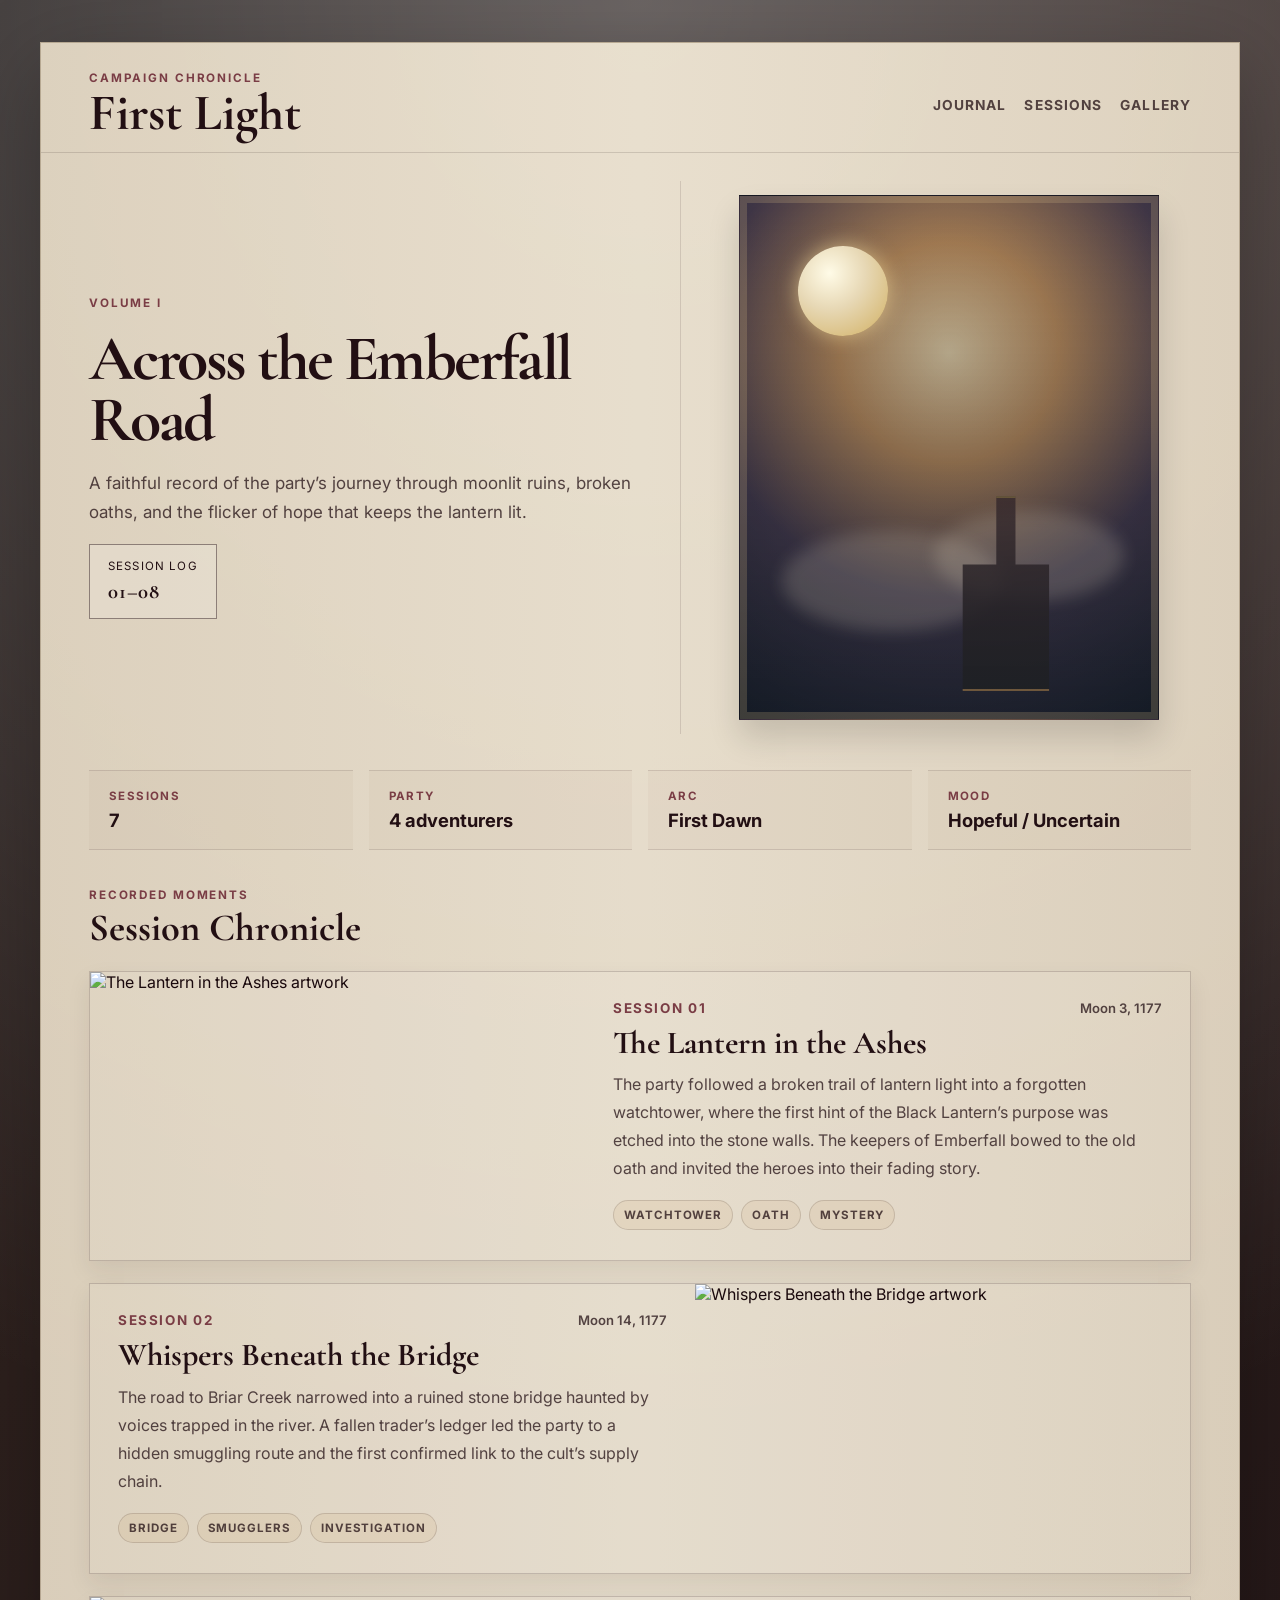
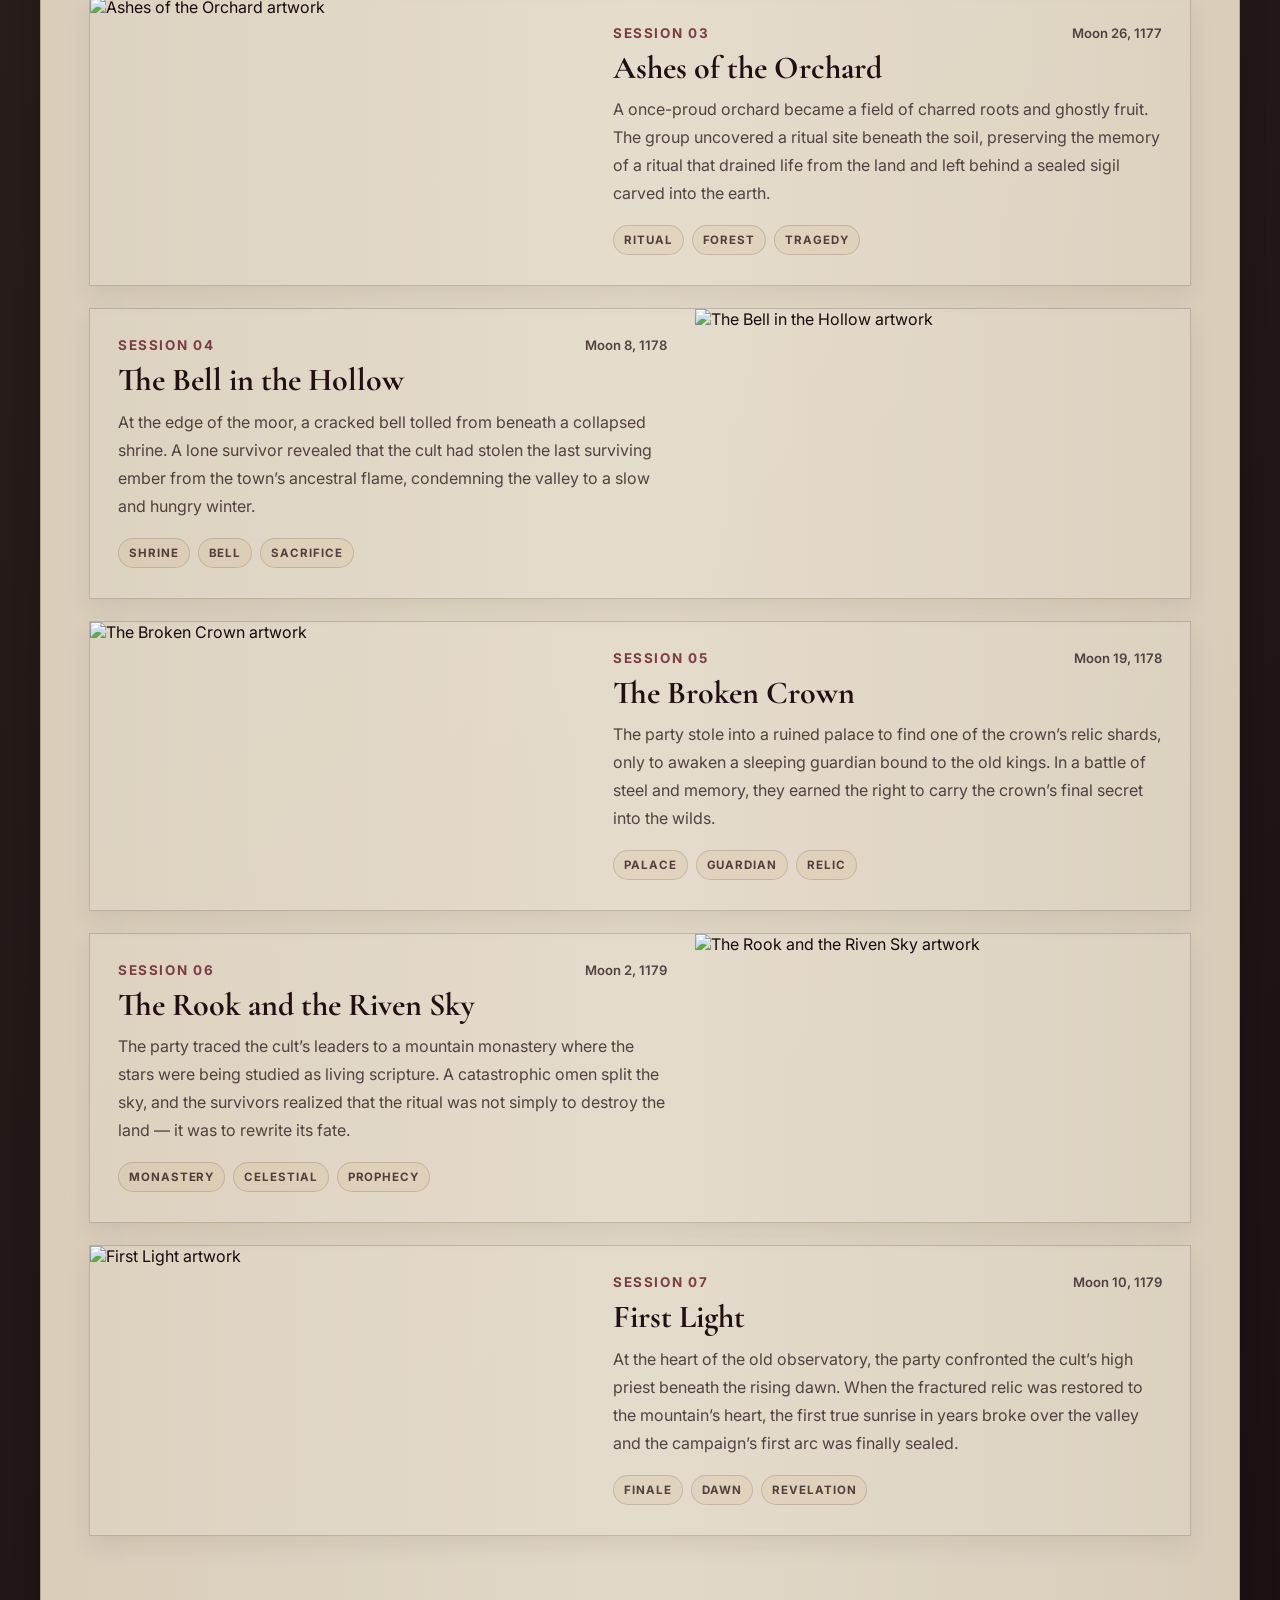
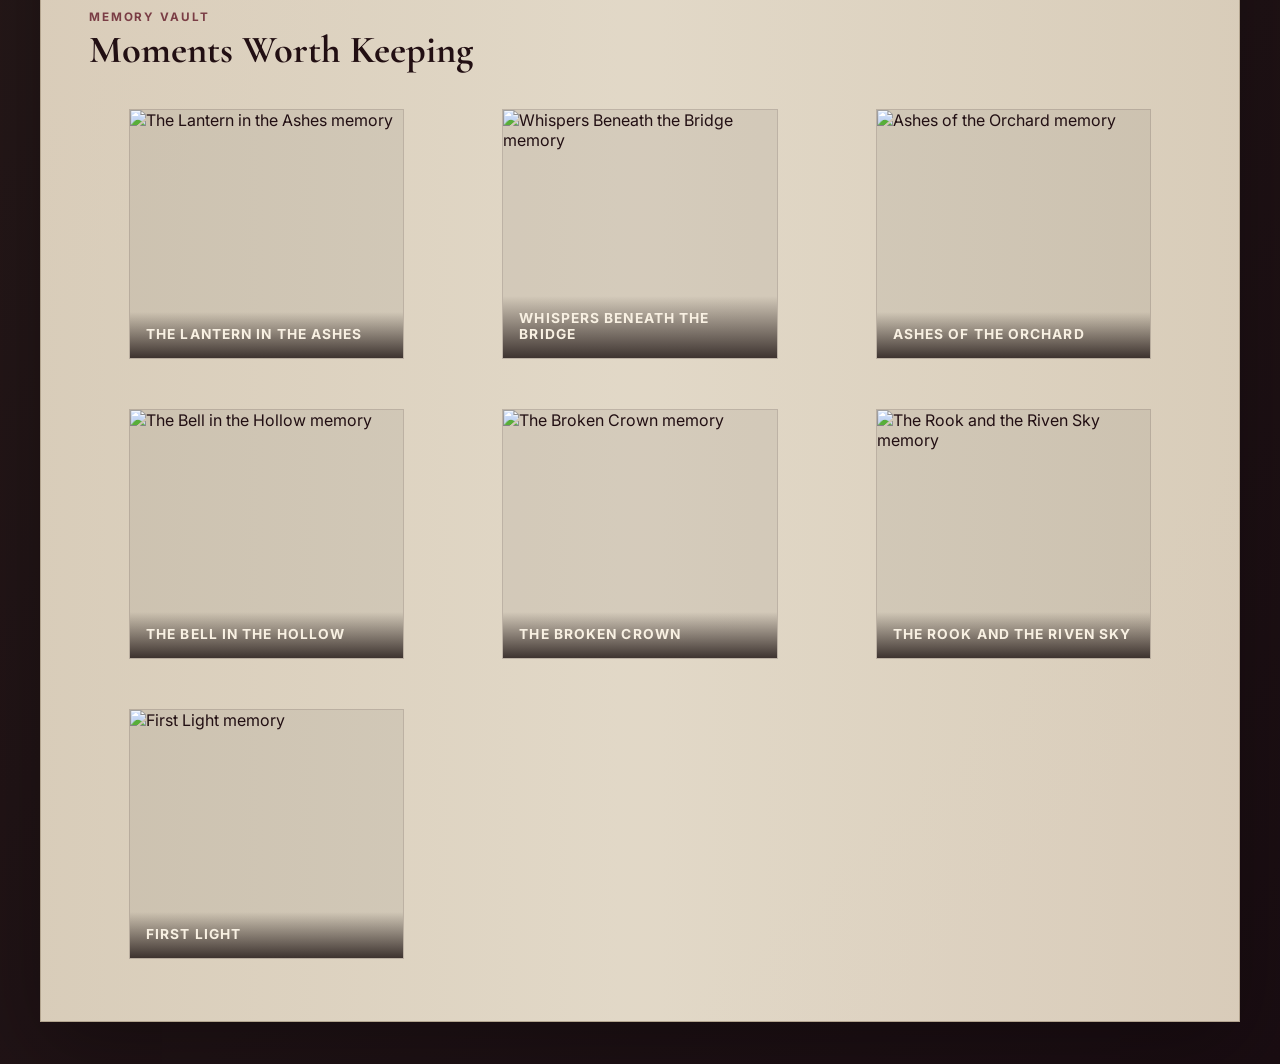
==== index.html @ bef55af7 "Create a book-inspired DnD campaign tracker website and project documentation." ====
<!DOCTYPE html>
<html lang="en">
  <head>
    <meta charset="UTF-8" />
    <meta name="viewport" content="width=device-width, initial-scale=1.0" />
    <title>DnD Tracker: First Light</title>
    <meta
      name="description"
      content="A book-inspired DnD campaign tracker chronicling pivotal sessions and memories from the First Light campaign."
    />
    <link rel="preconnect" href="https://fonts.googleapis.com" />
    <link rel="preconnect" href="https://fonts.gstatic.com" crossorigin />
    <link
      href="https://fonts.googleapis.com/css2?family=Cormorant+Garamond:wght@400;500;600;700&family=Inter:wght@400;500;600;700&display=swap"
      rel="stylesheet"
    />
    <link rel="stylesheet" href="styles.css" />
  </head>
  <body>
    <div class="page-shell">
      <header class="top-bar">
        <div class="brand-block">
          <p class="eyebrow">Campaign Chronicle</p>
          <h1>First Light</h1>
        </div>
        <nav class="top-nav" aria-label="Main navigation">
          <a href="#journal">Journal</a>
          <a href="#sessions">Sessions</a>
          <a href="#gallery">Gallery</a>
        </nav>
      </header>

      <main class="book-layout">
        <section class="title-page" id="journal">
          <div class="title-copy">
            <p class="chapter-label">Volume I</p>
            <h2>Across the Emberfall Road</h2>
            <p class="intro-text">
              A faithful record of the party’s journey through moonlit ruins, broken oaths,
              and the flicker of hope that keeps the lantern lit.
            </p>
            <div class="seal">
              <span>Session Log</span>
              <strong>01–08</strong>
            </div>
          </div>
          <div class="cover-art" aria-label="Illustrated adventure cover art">
            <div class="art-frame">
              <div class="moon"></div>
              <div class="mist mist-one"></div>
              <div class="mist mist-two"></div>
              <div class="tower"></div>
            </div>
          </div>
        </section>

        <section class="stats-row">
          <article>
            <span class="stat-label">Sessions</span>
            <strong id="session-count">0</strong>
          </article>
          <article>
            <span class="stat-label">Party</span>
            <strong>4 adventurers</strong>
          </article>
          <article>
            <span class="stat-label">Arc</span>
            <strong>First Dawn</strong>
          </article>
          <article>
            <span class="stat-label">Mood</span>
            <strong>Hopeful / Uncertain</strong>
          </article>
        </section>

        <section class="journal-section" id="sessions">
          <div class="section-heading">
            <p class="eyebrow">Recorded Moments</p>
            <h3>Session Chronicle</h3>
          </div>
          <div class="book-pages" id="session-list"></div>
        </section>

        <section class="gallery-section" id="gallery">
          <div class="section-heading">
            <p class="eyebrow">Memory Vault</p>
            <h3>Moments Worth Keeping</h3>
          </div>
          <div class="gallery-grid" id="gallery-grid"></div>
        </section>
      </main>
    </div>

    <script src="script.js"></script>
  </body>
</html>
---- styles.css ----
* {
  box-sizing: border-box;
}

:root {
  --paper: #f3e7cf;
  --paper-dark: #d7c3a1;
  --ink: #220f13;
  --ink-soft: rgba(34, 15, 19, 0.75);
  --gold: #b8842d;
  --gold-soft: #d7ae5d;
  --rose: #7a3d45;
  --forest: #2f4d3a;
  --shadow: rgba(24, 16, 14, 0.18);
}

html {
  scroll-behavior: smooth;
}

body {
  margin: 0;
  min-height: 100vh;
  color: var(--ink);
  background:
    radial-gradient(circle at top, rgba(255, 255, 255, 0.32), transparent 35%),
    linear-gradient(135deg, #1d1716 0%, #2d201d 25%, #1a0d12 100%);
  font-family: "Inter", sans-serif;
}

img {
  max-width: 100%;
  display: block;
}

.page-shell {
  width: min(1200px, calc(100% - 32px));
  margin: 42px auto;
  background: rgba(246, 235, 215, 0.9);
  border: 1px solid rgba(94, 72, 44, 0.35);
  box-shadow: 0 26px 80px rgba(0, 0, 0, 0.3);
  position: relative;
  overflow: hidden;
}

.page-shell::before {
  content: "";
  position: absolute;
  inset: 0;
  background: linear-gradient(
    90deg,
    rgba(128, 94, 61, 0.08),
    rgba(255, 255, 255, 0.06),
    rgba(128, 94, 61, 0.08)
  );
  pointer-events: none;
}

.top-bar,
.title-page,
.journal-section,
.gallery-section,
.stats-row {
  position: relative;
  z-index: 1;
}

.top-bar {
  display: flex;
  align-items: center;
  justify-content: space-between;
  gap: 20px;
  padding: 28px 48px 14px;
  border-bottom: 1px solid rgba(34, 15, 19, 0.14);
}

.brand-block {
  display: flex;
  flex-direction: column;
  gap: 4px;
}

.eyebrow,
.chapter-label {
  margin: 0;
  font-size: 0.73rem;
  letter-spacing: 0.16em;
  text-transform: uppercase;
  color: var(--rose);
  font-weight: 700;
}

.brand-block h1,
.title-copy h2,
.section-heading h3 {
  margin: 0;
  font-family: "Cormorant Garamond", Georgia, serif;
  font-weight: 700;
  line-height: 0.96;
  color: var(--ink);
}

.brand-block h1 {
  font-size: clamp(2.2rem, 4vw, 3.5rem);
}

.top-nav {
  display: flex;
  gap: 18px;
  flex-wrap: wrap;
}

.top-nav a {
  color: var(--ink-soft);
  text-decoration: none;
  font-size: 0.86rem;
  letter-spacing: 0.08em;
  text-transform: uppercase;
  font-weight: 700;
}

.title-page {
  display: grid;
  grid-template-columns: 1.1fr 0.9fr;
  gap: 26px;
  padding: 28px 48px 18px;
}

.title-copy {
  display: flex;
  flex-direction: column;
  justify-content: center;
  gap: 18px;
  border-right: 1px solid rgba(34, 15, 19, 0.12);
  padding-right: 28px;
}

.title-copy h2 {
  font-size: clamp(3rem, 5vw, 5.2rem);
  letter-spacing: -0.04em;
}

.intro-text {
  max-width: 52ch;
  color: var(--ink-soft);
  font-size: 1.06rem;
  line-height: 1.7;
  margin: 0;
}

.seal {
  width: fit-content;
  padding: 14px 18px;
  border: 1px solid rgba(34, 15, 19, 0.45);
  background: rgba(255, 255, 255, 0.16);
  display: flex;
  flex-direction: column;
  gap: 6px;
  text-transform: uppercase;
  letter-spacing: 0.1em;
  font-size: 0.72rem;
}

.seal strong {
  font-size: 1.3rem;
  letter-spacing: 0.04em;
  font-family: "Cormorant Garamond", serif;
}

.cover-art {
  display: flex;
  align-items: center;
  justify-content: center;
  padding: 14px 0;
}

.art-frame {
  position: relative;
  width: min(100%, 420px);
  aspect-ratio: 4 / 5;
  border: 1px solid rgba(34, 15, 19, 0.18);
  background:
    linear-gradient(180deg, rgba(15, 24, 39, 0.2), rgba(15, 24, 39, 0.48)),
    radial-gradient(circle at 50% 30%, #f3dcae 0%, #c8945d 26%, #4a3c4d 58%, #171c22 100%);
  box-shadow: inset 0 0 0 7px rgba(231, 198, 142, 0.2), 0 18px 30px rgba(0, 0, 0, 0.14);
  overflow: hidden;
}

.moon {
  position: absolute;
  width: 90px;
  height: 90px;
  border-radius: 50%;
  background: radial-gradient(circle at 35% 30%, #fffbe7, #e7d8b5 42%, #d1af60 100%);
  top: 50px;
  left: 58px;
  box-shadow: 0 0 20px rgba(245, 223, 161, 0.61);
}

.mist {
  position: absolute;
  background: rgba(255, 239, 213, 0.16);
  filter: blur(8px);
  border-radius: 50%;
}

.mist-one {
  width: 220px;
  height: 100px;
  left: 42px;
  bottom: 88px;
}

.mist-two {
  width: 190px;
  height: 90px;
  right: 34px;
  bottom: 118px;
}

.tower {
  position: absolute;
  width: 120px;
  height: 195px;
  background: linear-gradient(180deg, rgba(52, 39, 43, 0.8), rgba(30, 32, 36, 0.95));
  border: 2px solid rgba(226, 177, 93, 0.35);
  right: 92px;
  bottom: 28px;
  clip-path: polygon(14% 100%, 14% 35%, 42% 35%, 42% 0%, 58% 0%, 58% 35%, 86% 35%, 86% 100%);
}

.stats-row {
  display: grid;
  grid-template-columns: repeat(4, minmax(0, 1fr));
  gap: 16px;
  padding: 18px 48px 10px;
}

.stats-row article {
  padding: 18px 20px;
  background: rgba(120, 87, 49, 0.04);
  border-top: 1px solid rgba(34, 15, 19, 0.12);
  border-bottom: 1px solid rgba(34, 15, 19, 0.12);
  display: flex;
  flex-direction: column;
  gap: 6px;
}

.stat-label {
  font-size: 0.72rem;
  letter-spacing: 0.12em;
  text-transform: uppercase;
  color: var(--rose);
  font-weight: 700;
}

.stats-row strong {
  font-size: 1.15rem;
  font-weight: 700;
}

.journal-section,
.gallery-section {
  padding: 28px 48px 46px;
}

.section-heading {
  display: flex;
  flex-direction: column;
  gap: 8px;
  margin-bottom: 24px;
}

.section-heading h3 {
  font-size: clamp(2.1rem, 3vw, 3rem);
}

.book-pages {
  display: grid;
  gap: 22px;
}

.session-page {
  display: grid;
  grid-template-columns: 0.9fr 1.1fr;
  border: 1px solid rgba(34, 15, 19, 0.18);
  background: rgba(255, 255, 255, 0.08);
  box-shadow: 0 10px 22px rgba(44, 28, 20, 0.08);
}

.session-page:nth-child(even) {
  direction: rtl;
}

.session-page:nth-child(even) > * {
  direction: ltr;
}

.session-visual {
  min-height: 280px;
  position: relative;
  overflow: hidden;
}

.session-visual img {
  width: 100%;
  height: 100%;
  object-fit: cover;
  filter: saturate(0.85) contrast(1.06);
}

.session-details {
  display: flex;
  flex-direction: column;
  justify-content: center;
  padding: 28px 28px 30px;
}

.session-header {
  display: flex;
  align-items: center;
  justify-content: space-between;
  gap: 10px;
  margin-bottom: 12px;
}

.session-number {
  font-size: 0.84rem;
  letter-spacing: 0.12em;
  text-transform: uppercase;
  color: var(--rose);
  font-weight: 700;
}

.session-date {
  font-size: 0.82rem;
  color: var(--ink-soft);
  font-weight: 600;
}

.session-details h4 {
  margin: 0 0 12px;
  font-family: "Cormorant Garamond", Georgia, serif;
  font-size: clamp(2rem, 2.5vw, 3rem);
  line-height: 0.95;
}

.session-summary {
  margin: 0;
  color: var(--ink-soft);
  line-height: 1.75;
  font-size: 1rem;
}

.session-tags {
  display: flex;
  flex-wrap: wrap;
  gap: 8px;
  margin-top: 18px;
}

.session-tags span {
  padding: 7px 10px;
  border: 1px solid rgba(34, 15, 19, 0.15);
  border-radius: 999px;
  background: rgba(184, 132, 45, 0.08);
  font-size: 0.72rem;
  text-transform: uppercase;
  letter-spacing: 0.08em;
  font-weight: 700;
  color: var(--ink-soft);
}

.gallery-grid {
  display: grid;
  grid-template-columns: repeat(3, minmax(0, 1fr));
  gap: 18px;
}

.gallery-item {
  position: relative;
  overflow: hidden;
  background: rgba(0, 0, 0, 0.06);
  border: 1px solid rgba(34, 15, 19, 0.12);
  min-height: 250px;
}

.gallery-item img {
  width: 100%;
  height: 100%;
  object-fit: cover;
  transition: transform 180ms ease;
}

.gallery-item:hover img {
  transform: scale(1.02);
}

.gallery-item figcaption {
  position: absolute;
  inset: auto 0 0 0;
  padding: 14px 16px 16px;
  background: linear-gradient(180deg, transparent, rgba(29, 19, 18, 0.82));
  color: #f8f0e2;
  font-size: 0.86rem;
  letter-spacing: 0.08em;
  text-transform: uppercase;
  font-weight: 700;
}

@media (max-width: 820px) {
  .page-shell {
    width: min(100% - 18px, 1200px);
    margin: 18px auto;
  }

  .top-bar,
  .title-page,
  .stats-row,
  .journal-section,
  .gallery-section {
    padding-left: 22px;
    padding-right: 22px;
  }

  .top-bar {
    flex-direction: column;
    align-items: flex-start;
  }

  .title-page,
  .session-page,
  .gallery-grid {
    grid-template-columns: 1fr;
  }

  .title-copy {
    border-right: none;
    padding-right: 0;
  }

  .stats-row {
    grid-template-columns: repeat(2, minmax(0, 1fr));
  }
}
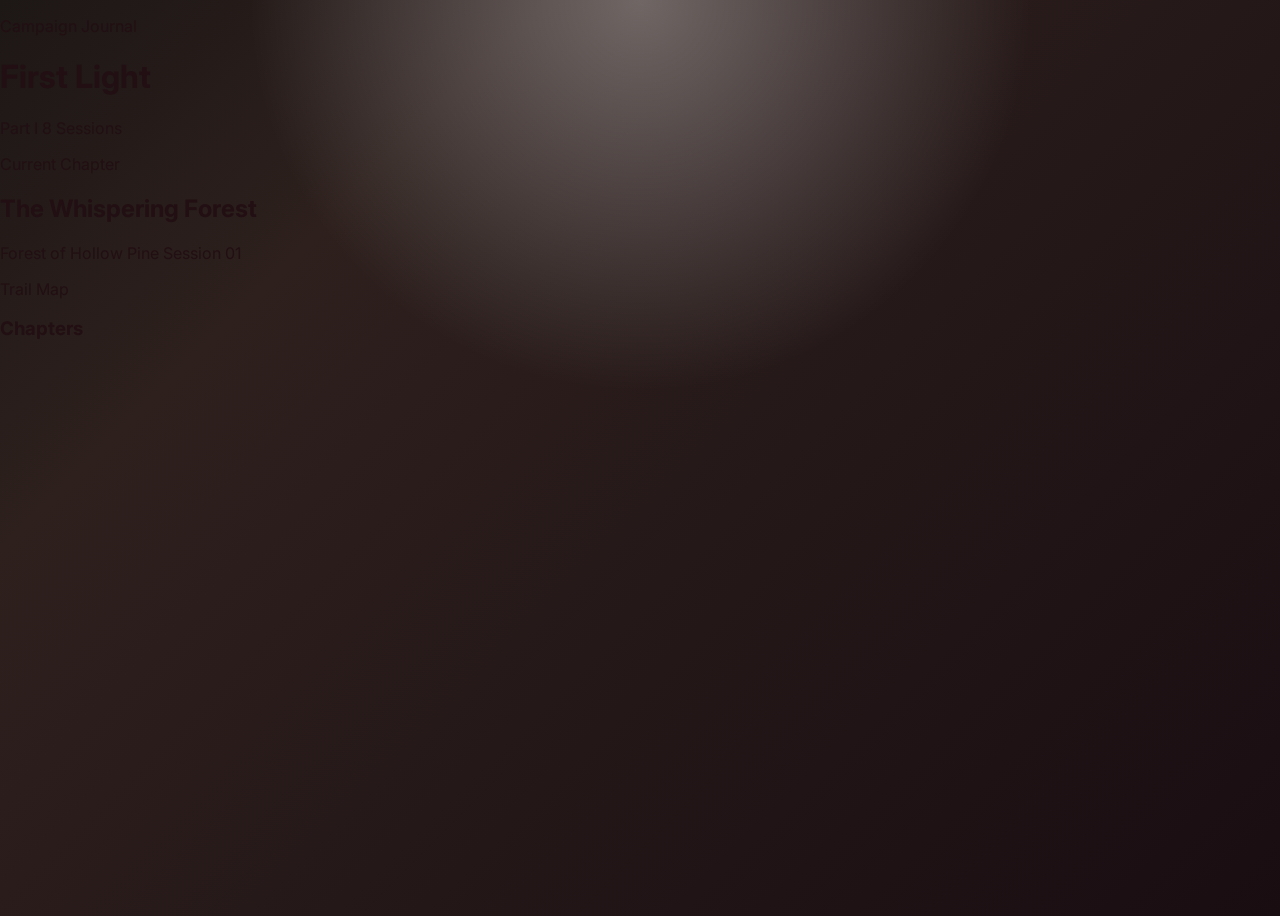
==== commit ee23cca6: "Refine the site into a chapter-based campaign journal with one unlocked chapter and locked biome pre" ====
--- a/index.html
+++ b/index.html
@@ -3,10 +3,10 @@
   <head>
     <meta charset="UTF-8" />
     <meta name="viewport" content="width=device-width, initial-scale=1.0" />
-    <title>DnD Tracker: First Light</title>
+    <title>First Light | Campaign Journal</title>
     <meta
       name="description"
-      content="A book-inspired DnD campaign tracker chronicling pivotal sessions and memories from the First Light campaign."
+      content="A chapter-based DnD campaign tracker for the First Light adventure."
     />
     <link rel="preconnect" href="https://fonts.googleapis.com" />
     <link rel="preconnect" href="https://fonts.gstatic.com" crossorigin />
@@ -17,77 +17,39 @@
     <link rel="stylesheet" href="styles.css" />
   </head>
   <body>
-    <div class="page-shell">
-      <header class="top-bar">
-        <div class="brand-block">
-          <p class="eyebrow">Campaign Chronicle</p>
+    <div class="campaign-shell">
+      <header class="topbar">
+        <div class="brand-wrap">
+          <p class="tag">Campaign Journal</p>
           <h1>First Light</h1>
         </div>
-        <nav class="top-nav" aria-label="Main navigation">
-          <a href="#journal">Journal</a>
-          <a href="#sessions">Sessions</a>
-          <a href="#gallery">Gallery</a>
-        </nav>
+        <div class="campaign-meta">
+          <span>Part I</span>
+          <span>8 Sessions</span>
+        </div>
       </header>
 
-      <main class="book-layout">
-        <section class="title-page" id="journal">
-          <div class="title-copy">
-            <p class="chapter-label">Volume I</p>
-            <h2>Across the Emberfall Road</h2>
-            <p class="intro-text">
-              A faithful record of the party’s journey through moonlit ruins, broken oaths,
-              and the flicker of hope that keeps the lantern lit.
-            </p>
-            <div class="seal">
-              <span>Session Log</span>
-              <strong>01–08</strong>
-            </div>
-          </div>
-          <div class="cover-art" aria-label="Illustrated adventure cover art">
-            <div class="art-frame">
-              <div class="moon"></div>
-              <div class="mist mist-one"></div>
-              <div class="mist mist-two"></div>
-              <div class="tower"></div>
+      <main class="chapter-layout">
+        <section class="chapter-hero" id="chapter-hero">
+          <div class="hero-overlay"></div>
+          <div class="hero-content">
+            <p class="chapter-kicker">Current Chapter</p>
+            <h2 id="hero-title">The Whispering Forest</h2>
+            <p id="hero-summary"></p>
+            <div class="hero-meta">
+              <span id="hero-location">Forest of Hollow Pine</span>
+              <span id="hero-session">Session 01</span>
             </div>
           </div>
         </section>
 
-        <section class="stats-row">
-          <article>
-            <span class="stat-label">Sessions</span>
-            <strong id="session-count">0</strong>
-          </article>
-          <article>
-            <span class="stat-label">Party</span>
-            <strong>4 adventurers</strong>
-          </article>
-          <article>
-            <span class="stat-label">Arc</span>
-            <strong>First Dawn</strong>
-          </article>
-          <article>
-            <span class="stat-label">Mood</span>
-            <strong>Hopeful / Uncertain</strong>
-          </article>
-        </section>
-
-        <section class="journal-section" id="sessions">
-          <div class="section-heading">
-            <p class="eyebrow">Recorded Moments</p>
-            <h3>Session Chronicle</h3>
+        <aside class="chapter-panel" aria-label="Campaign chapters">
+          <div class="panel-heading">
+            <p class="tag">Trail Map</p>
+            <h3>Chapters</h3>
           </div>
-          <div class="book-pages" id="session-list"></div>
-        </section>
-
-        <section class="gallery-section" id="gallery">
-          <div class="section-heading">
-            <p class="eyebrow">Memory Vault</p>
-            <h3>Moments Worth Keeping</h3>
-          </div>
-          <div class="gallery-grid" id="gallery-grid"></div>
-        </section>
+          <div id="chapter-list" class="chapter-list"></div>
+        </aside>
       </main>
     </div>
 
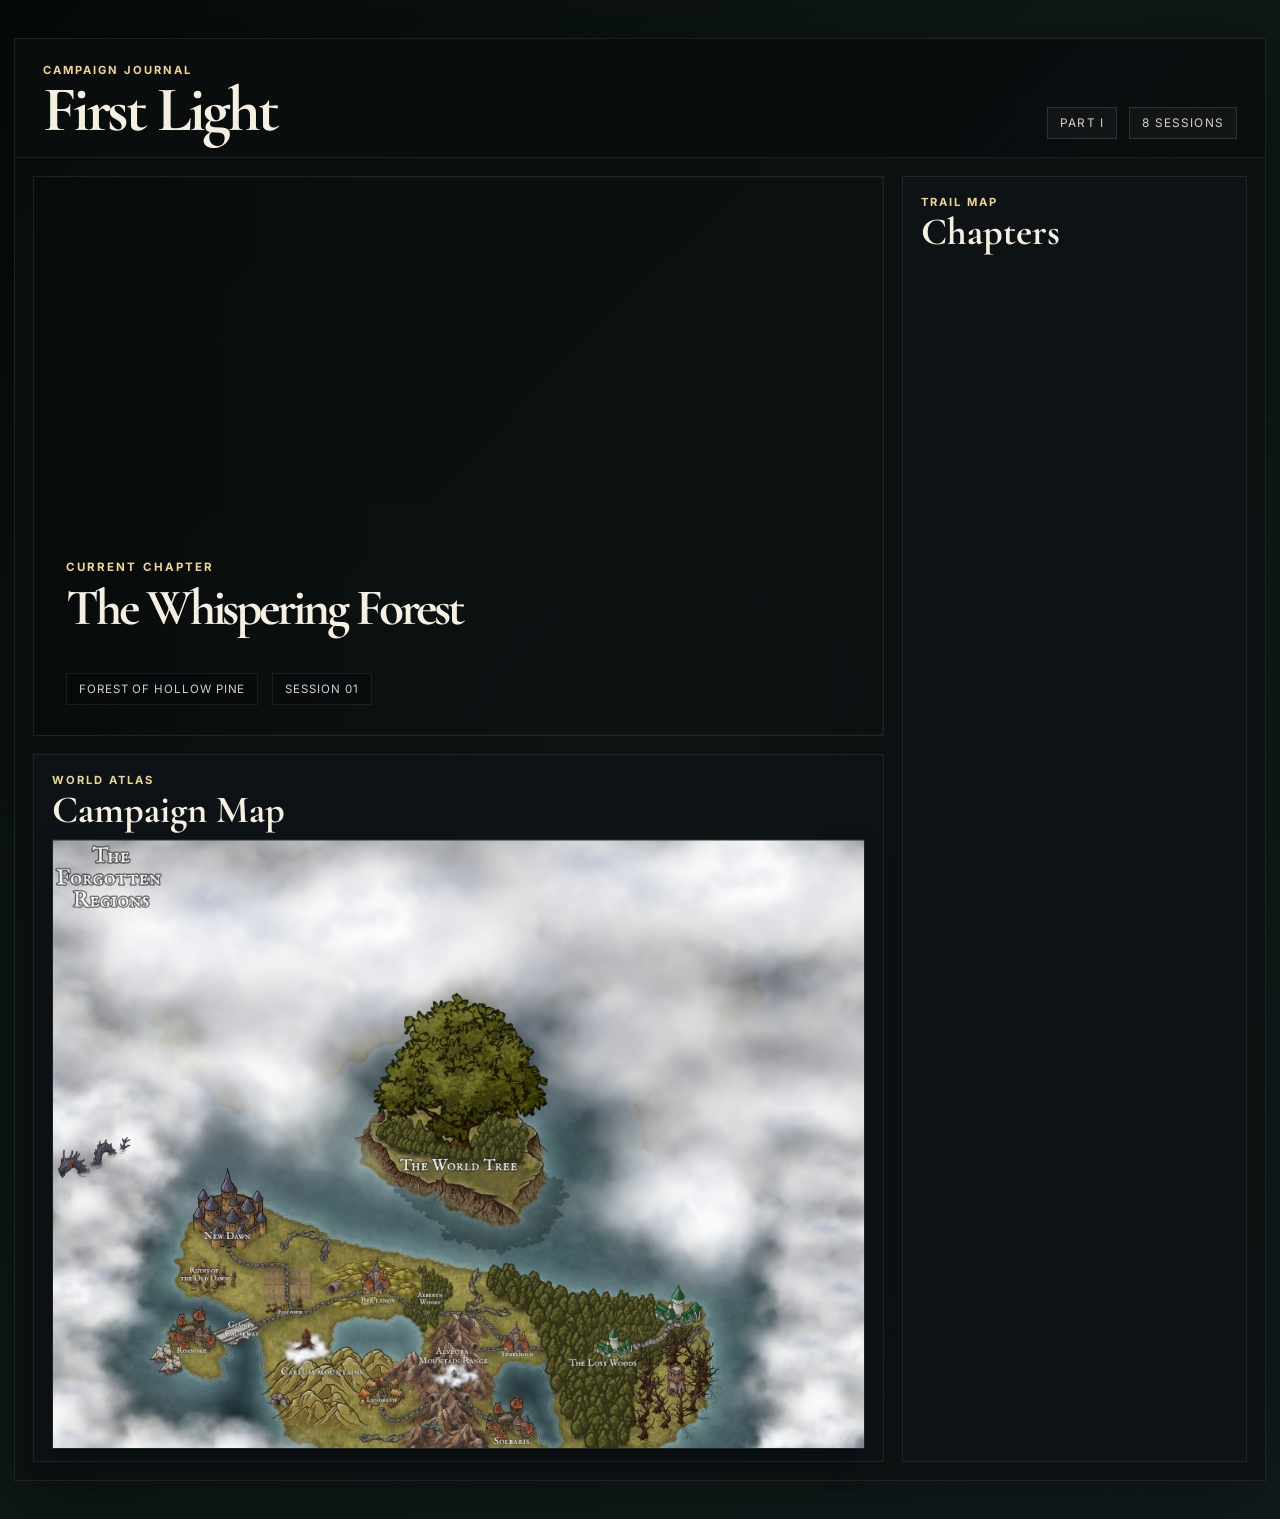
==== commit afbec8b4: "Update the homepage to a campaign view with the uploaded campaign map image and a stronger chapter l" ====
--- a/index.html
+++ b/index.html
@@ -30,18 +30,28 @@
       </header>
 
       <main class="chapter-layout">
-        <section class="chapter-hero" id="chapter-hero">
-          <div class="hero-overlay"></div>
-          <div class="hero-content">
-            <p class="chapter-kicker">Current Chapter</p>
-            <h2 id="hero-title">The Whispering Forest</h2>
-            <p id="hero-summary"></p>
-            <div class="hero-meta">
-              <span id="hero-location">Forest of Hollow Pine</span>
-              <span id="hero-session">Session 01</span>
+        <div class="story-column">
+          <section class="chapter-hero" id="chapter-hero">
+            <div class="hero-overlay"></div>
+            <div class="hero-content">
+              <p class="chapter-kicker">Current Chapter</p>
+              <h2 id="hero-title">The Whispering Forest</h2>
+              <p id="hero-summary"></p>
+              <div class="hero-meta">
+                <span id="hero-location">Forest of Hollow Pine</span>
+                <span id="hero-session">Session 01</span>
+              </div>
             </div>
-          </div>
-        </section>
+          </section>
+
+          <section class="map-panel" aria-label="Campaign map">
+            <div class="map-header">
+              <p class="tag">World Atlas</p>
+              <h3>Campaign Map</h3>
+            </div>
+            <img src="image-1.png" alt="Campaign map of the first light adventure" />
+          </section>
+        </div>
 
         <aside class="chapter-panel" aria-label="Campaign chapters">
           <div class="panel-heading">
--- a/styles.css
+++ b/styles.css
@@ -3,15 +3,17 @@
 }
 
 :root {
-  --paper: #f3e7cf;
-  --paper-dark: #d7c3a1;
-  --ink: #220f13;
-  --ink-soft: rgba(34, 15, 19, 0.75);
-  --gold: #b8842d;
-  --gold-soft: #d7ae5d;
-  --rose: #7a3d45;
-  --forest: #2f4d3a;
-  --shadow: rgba(24, 16, 14, 0.18);
+  --bg: #0d1115;
+  --panel: rgba(14, 20, 22, 0.78);
+  --panel-strong: rgba(8, 12, 14, 0.88);
+  --panel-light: rgba(255, 255, 255, 0.06);
+  --ink: #f6f0e1;
+  --muted: #d7d0c3;
+  --gold: #d7bb74;
+  --gold-soft: #f0d494;
+  --sage: #7a9b73;
+  --shadow: rgba(0, 0, 0, 0.38);
+  --edge: rgba(255, 255, 255, 0.08);
 }
 
 html {
@@ -21,425 +23,334 @@
 body {
   margin: 0;
   min-height: 100vh;
+  background:
+    radial-gradient(circle at center, rgba(52, 81, 67, 0.2), transparent 30%),
+    linear-gradient(135deg, #050909 0%, #0d1713 35%, #121b1d 100%);
   color: var(--ink);
-  background:
-    radial-gradient(circle at top, rgba(255, 255, 255, 0.32), transparent 35%),
-    linear-gradient(135deg, #1d1716 0%, #2d201d 25%, #1a0d12 100%);
   font-family: "Inter", sans-serif;
 }
 
+button,
 img {
+  display: block;
   max-width: 100%;
-  display: block;
-}
-
-.page-shell {
-  width: min(1200px, calc(100% - 32px));
-  margin: 42px auto;
-  background: rgba(246, 235, 215, 0.9);
-  border: 1px solid rgba(94, 72, 44, 0.35);
-  box-shadow: 0 26px 80px rgba(0, 0, 0, 0.3);
-  position: relative;
-  overflow: hidden;
-}
-
-.page-shell::before {
-  content: "";
-  position: absolute;
-  inset: 0;
-  background: linear-gradient(
-    90deg,
-    rgba(128, 94, 61, 0.08),
-    rgba(255, 255, 255, 0.06),
-    rgba(128, 94, 61, 0.08)
-  );
-  pointer-events: none;
-}
-
-.top-bar,
-.title-page,
-.journal-section,
-.gallery-section,
-.stats-row {
-  position: relative;
-  z-index: 1;
-}
-
-.top-bar {
-  display: flex;
-  align-items: center;
+}
+
+button {
+  font: inherit;
+}
+
+.campaign-shell {
+  width: min(1260px, calc(100% - 28px));
+  margin: 38px auto;
+  background: rgba(10, 15, 16, 0.72);
+  border: 1px solid var(--edge);
+  box-shadow: 0 24px 80px rgba(0, 0, 0, 0.34);
+}
+
+.topbar {
+  display: flex;
   justify-content: space-between;
+  align-items: end;
   gap: 20px;
-  padding: 28px 48px 14px;
-  border-bottom: 1px solid rgba(34, 15, 19, 0.14);
-}
-
-.brand-block {
+  padding: 24px 28px 18px;
+  border-bottom: 1px solid var(--edge);
+  background: rgba(10, 13, 14, 0.72);
+}
+
+.brand-wrap {
   display: flex;
   flex-direction: column;
   gap: 4px;
 }
 
-.eyebrow,
-.chapter-label {
+.tag {
   margin: 0;
-  font-size: 0.73rem;
-  letter-spacing: 0.16em;
-  text-transform: uppercase;
-  color: var(--rose);
+  font-size: 0.7rem;
+  letter-spacing: 0.18em;
+  text-transform: uppercase;
+  color: var(--gold-soft);
   font-weight: 700;
 }
 
-.brand-block h1,
-.title-copy h2,
-.section-heading h3 {
+.brand-wrap h1,
+.chapter-hero h2,
+.map-header h3,
+.panel-heading h3 {
   margin: 0;
   font-family: "Cormorant Garamond", Georgia, serif;
   font-weight: 700;
-  line-height: 0.96;
+  line-height: 0.9;
+}
+
+.brand-wrap h1 {
+  font-size: clamp(2.4rem, 5vw, 4rem);
+  letter-spacing: -0.05em;
+}
+
+.campaign-meta {
+  display: flex;
+  gap: 12px;
+  flex-wrap: wrap;
+}
+
+.campaign-meta span {
+  border: 1px solid rgba(255, 255, 255, 0.12);
+  background: rgba(255, 255, 255, 0.03);
+  padding: 8px 12px;
+  font-size: 0.74rem;
+  letter-spacing: 0.1em;
+  text-transform: uppercase;
+  color: var(--muted);
+}
+
+.chapter-layout {
+  display: grid;
+  grid-template-columns: minmax(0, 1.85fr) minmax(260px, 0.75fr);
+  gap: 18px;
+  padding: 18px;
+}
+
+.story-column {
+  display: grid;
+  gap: 18px;
+}
+
+.chapter-hero {
+  position: relative;
+  min-height: 560px;
+  background-size: cover;
+  background-position: center;
+  border: 1px solid var(--edge);
+  overflow: hidden;
+  box-shadow: inset 0 0 0 1px rgba(255, 255, 255, 0.04);
+}
+
+.hero-overlay {
+  position: absolute;
+  inset: 0;
+  background: linear-gradient(90deg, rgba(8, 10, 11, 0.78), rgba(12, 16, 18, 0.3) 40%, rgba(12, 16, 18, 0.18));
+}
+
+.hero-content {
+  position: relative;
+  z-index: 1;
+  height: 100%;
+  display: flex;
+  flex-direction: column;
+  justify-content: end;
+  padding: 38px 32px 30px;
+  max-width: 70%;
+}
+
+.chapter-kicker {
+  margin: 0 0 12px;
+  color: var(--gold-soft);
+  letter-spacing: 0.18em;
+  text-transform: uppercase;
+  font-size: 0.72rem;
+  font-weight: 700;
+}
+
+.chapter-hero h2 {
+  font-size: clamp(3rem, 4vw, 5rem);
+  line-height: 0.88;
+  letter-spacing: -0.06em;
+  margin-bottom: 18px;
+}
+
+#hero-summary {
+  margin: 0;
+  max-width: 52ch;
+  color: rgba(246, 240, 225, 0.82);
+  line-height: 1.7;
+  font-size: 1.02rem;
+}
+
+.hero-meta {
+  margin-top: 24px;
+  display: flex;
+  gap: 14px;
+  flex-wrap: wrap;
+}
+
+.hero-meta span {
+  display: inline-flex;
+  align-items: center;
+  background: rgba(6, 9, 11, 0.44);
+  border: 1px solid rgba(255, 255, 255, 0.08);
+  padding: 8px 12px;
+  letter-spacing: 0.08em;
+  text-transform: uppercase;
+  font-size: 0.72rem;
+  color: var(--muted);
+}
+
+.map-panel {
+  background: rgba(14, 19, 22, 0.78);
+  border: 1px solid var(--edge);
+  padding: 18px 18px 12px;
+}
+
+.map-header {
+  display: flex;
+  flex-direction: column;
+  gap: 6px;
+  margin-bottom: 12px;
+}
+
+.map-header h3 {
+  font-size: clamp(2.1rem, 3vw, 2.8rem);
+}
+
+.map-panel img {
+  width: 100%;
+  border: 1px solid rgba(255, 255, 255, 0.08);
+  box-shadow: 0 14px 28px rgba(0, 0, 0, 0.2);
+  background: #0d1115;
+}
+
+.chapter-panel {
+  background: rgba(14, 19, 22, 0.75);
+  border: 1px solid var(--edge);
+  padding: 18px 18px 14px;
+}
+
+.panel-heading {
+  display: flex;
+  flex-direction: column;
+  gap: 6px;
+  margin-bottom: 16px;
+}
+
+.panel-heading h3 {
+  font-size: clamp(2rem, 3vw, 2.8rem);
+}
+
+.chapter-list {
+  display: grid;
+  gap: 12px;
+}
+
+.chapter-tile {
+  position: relative;
+  border: 1px solid rgba(255, 255, 255, 0.09);
+  background: rgba(255, 255, 255, 0.02);
+  text-align: left;
+  padding: 0;
   color: var(--ink);
-}
-
-.brand-block h1 {
-  font-size: clamp(2.2rem, 4vw, 3.5rem);
-}
-
-.top-nav {
-  display: flex;
-  gap: 18px;
-  flex-wrap: wrap;
-}
-
-.top-nav a {
-  color: var(--ink-soft);
-  text-decoration: none;
-  font-size: 0.86rem;
-  letter-spacing: 0.08em;
-  text-transform: uppercase;
-  font-weight: 700;
-}
-
-.title-page {
-  display: grid;
-  grid-template-columns: 1.1fr 0.9fr;
-  gap: 26px;
-  padding: 28px 48px 18px;
-}
-
-.title-copy {
-  display: flex;
-  flex-direction: column;
-  justify-content: center;
-  gap: 18px;
-  border-right: 1px solid rgba(34, 15, 19, 0.12);
-  padding-right: 28px;
-}
-
-.title-copy h2 {
-  font-size: clamp(3rem, 5vw, 5.2rem);
-  letter-spacing: -0.04em;
-}
-
-.intro-text {
-  max-width: 52ch;
-  color: var(--ink-soft);
-  font-size: 1.06rem;
-  line-height: 1.7;
-  margin: 0;
-}
-
-.seal {
-  width: fit-content;
-  padding: 14px 18px;
-  border: 1px solid rgba(34, 15, 19, 0.45);
-  background: rgba(255, 255, 255, 0.16);
-  display: flex;
-  flex-direction: column;
-  gap: 6px;
-  text-transform: uppercase;
-  letter-spacing: 0.1em;
-  font-size: 0.72rem;
-}
-
-.seal strong {
-  font-size: 1.3rem;
-  letter-spacing: 0.04em;
-  font-family: "Cormorant Garamond", serif;
-}
-
-.cover-art {
-  display: flex;
-  align-items: center;
-  justify-content: center;
-  padding: 14px 0;
-}
-
-.art-frame {
-  position: relative;
-  width: min(100%, 420px);
-  aspect-ratio: 4 / 5;
-  border: 1px solid rgba(34, 15, 19, 0.18);
-  background:
-    linear-gradient(180deg, rgba(15, 24, 39, 0.2), rgba(15, 24, 39, 0.48)),
-    radial-gradient(circle at 50% 30%, #f3dcae 0%, #c8945d 26%, #4a3c4d 58%, #171c22 100%);
-  box-shadow: inset 0 0 0 7px rgba(231, 198, 142, 0.2), 0 18px 30px rgba(0, 0, 0, 0.14);
   overflow: hidden;
-}
-
-.moon {
+  cursor: pointer;
+  min-height: 118px;
+  transition: transform 160ms ease, border-color 160ms ease, box-shadow 160ms ease;
+}
+
+.chapter-tile:not(:disabled):hover {
+  transform: translateY(-1px);
+  border-color: rgba(215, 187, 116, 0.7);
+}
+
+.chapter-tile.active {
+  border-color: rgba(215, 187, 116, 0.85);
+  box-shadow: 0 12px 24px rgba(0, 0, 0, 0.2);
+}
+
+.chapter-tile:disabled {
+  cursor: default;
+}
+
+.chapter-tile img {
   position: absolute;
-  width: 90px;
-  height: 90px;
-  border-radius: 50%;
-  background: radial-gradient(circle at 35% 30%, #fffbe7, #e7d8b5 42%, #d1af60 100%);
-  top: 50px;
-  left: 58px;
-  box-shadow: 0 0 20px rgba(245, 223, 161, 0.61);
-}
-
-.mist {
-  position: absolute;
-  background: rgba(255, 239, 213, 0.16);
-  filter: blur(8px);
-  border-radius: 50%;
-}
-
-.mist-one {
-  width: 220px;
-  height: 100px;
-  left: 42px;
-  bottom: 88px;
-}
-
-.mist-two {
-  width: 190px;
-  height: 90px;
-  right: 34px;
-  bottom: 118px;
-}
-
-.tower {
-  position: absolute;
-  width: 120px;
-  height: 195px;
-  background: linear-gradient(180deg, rgba(52, 39, 43, 0.8), rgba(30, 32, 36, 0.95));
-  border: 2px solid rgba(226, 177, 93, 0.35);
-  right: 92px;
-  bottom: 28px;
-  clip-path: polygon(14% 100%, 14% 35%, 42% 35%, 42% 0%, 58% 0%, 58% 35%, 86% 35%, 86% 100%);
-}
-
-.stats-row {
-  display: grid;
-  grid-template-columns: repeat(4, minmax(0, 1fr));
-  gap: 16px;
-  padding: 18px 48px 10px;
-}
-
-.stats-row article {
-  padding: 18px 20px;
-  background: rgba(120, 87, 49, 0.04);
-  border-top: 1px solid rgba(34, 15, 19, 0.12);
-  border-bottom: 1px solid rgba(34, 15, 19, 0.12);
-  display: flex;
-  flex-direction: column;
-  gap: 6px;
-}
-
-.stat-label {
-  font-size: 0.72rem;
-  letter-spacing: 0.12em;
-  text-transform: uppercase;
-  color: var(--rose);
-  font-weight: 700;
-}
-
-.stats-row strong {
-  font-size: 1.15rem;
-  font-weight: 700;
-}
-
-.journal-section,
-.gallery-section {
-  padding: 28px 48px 46px;
-}
-
-.section-heading {
-  display: flex;
-  flex-direction: column;
-  gap: 8px;
-  margin-bottom: 24px;
-}
-
-.section-heading h3 {
-  font-size: clamp(2.1rem, 3vw, 3rem);
-}
-
-.book-pages {
-  display: grid;
-  gap: 22px;
-}
-
-.session-page {
-  display: grid;
-  grid-template-columns: 0.9fr 1.1fr;
-  border: 1px solid rgba(34, 15, 19, 0.18);
-  background: rgba(255, 255, 255, 0.08);
-  box-shadow: 0 10px 22px rgba(44, 28, 20, 0.08);
-}
-
-.session-page:nth-child(even) {
-  direction: rtl;
-}
-
-.session-page:nth-child(even) > * {
-  direction: ltr;
-}
-
-.session-visual {
-  min-height: 280px;
-  position: relative;
-  overflow: hidden;
-}
-
-.session-visual img {
+  inset: 0;
   width: 100%;
   height: 100%;
   object-fit: cover;
-  filter: saturate(0.85) contrast(1.06);
-}
-
-.session-details {
-  display: flex;
-  flex-direction: column;
-  justify-content: center;
-  padding: 28px 28px 30px;
-}
-
-.session-header {
-  display: flex;
-  align-items: center;
-  justify-content: space-between;
-  gap: 10px;
-  margin-bottom: 12px;
-}
-
-.session-number {
-  font-size: 0.84rem;
-  letter-spacing: 0.12em;
-  text-transform: uppercase;
-  color: var(--rose);
+  filter: brightness(0.72) saturate(0.7);
+}
+
+.chapter-tile.locked img {
+  filter: grayscale(0.8) brightness(0.28) saturate(0.35);
+}
+
+.chapter-tile .tile-overlay {
+  position: absolute;
+  inset: 0;
+  background: linear-gradient(180deg, rgba(5, 8, 10, 0.18), rgba(5, 8, 10, 0.72));
+}
+
+.chapter-tile .tile-content {
+  position: relative;
+  z-index: 1;
+  display: flex;
+  height: 100%;
+  flex-direction: column;
+  justify-content: end;
+  padding: 16px 14px 12px;
+  gap: 6px;
+}
+
+.tile-number,
+.tile-status {
+  font-size: 0.64rem;
+  letter-spacing: 0.14em;
+  text-transform: uppercase;
   font-weight: 700;
 }
 
-.session-date {
-  font-size: 0.82rem;
-  color: var(--ink-soft);
-  font-weight: 600;
-}
-
-.session-details h4 {
-  margin: 0 0 12px;
+.tile-number {
+  color: var(--gold-soft);
+}
+
+.tile-status {
+  color: rgba(246, 240, 225, 0.8);
+}
+
+.chapter-tile.locked .tile-status {
+  color: rgba(246, 240, 225, 0.5);
+}
+
+.tile-name {
   font-family: "Cormorant Garamond", Georgia, serif;
-  font-size: clamp(2rem, 2.5vw, 3rem);
-  line-height: 0.95;
-}
-
-.session-summary {
-  margin: 0;
-  color: var(--ink-soft);
-  line-height: 1.75;
-  font-size: 1rem;
-}
-
-.session-tags {
-  display: flex;
-  flex-wrap: wrap;
-  gap: 8px;
-  margin-top: 18px;
-}
-
-.session-tags span {
-  padding: 7px 10px;
-  border: 1px solid rgba(34, 15, 19, 0.15);
-  border-radius: 999px;
-  background: rgba(184, 132, 45, 0.08);
-  font-size: 0.72rem;
-  text-transform: uppercase;
-  letter-spacing: 0.08em;
-  font-weight: 700;
-  color: var(--ink-soft);
-}
-
-.gallery-grid {
-  display: grid;
-  grid-template-columns: repeat(3, minmax(0, 1fr));
-  gap: 18px;
-}
-
-.gallery-item {
-  position: relative;
-  overflow: hidden;
-  background: rgba(0, 0, 0, 0.06);
-  border: 1px solid rgba(34, 15, 19, 0.12);
-  min-height: 250px;
-}
-
-.gallery-item img {
-  width: 100%;
-  height: 100%;
-  object-fit: cover;
-  transition: transform 180ms ease;
-}
-
-.gallery-item:hover img {
-  transform: scale(1.02);
-}
-
-.gallery-item figcaption {
-  position: absolute;
-  inset: auto 0 0 0;
-  padding: 14px 16px 16px;
-  background: linear-gradient(180deg, transparent, rgba(29, 19, 18, 0.82));
-  color: #f8f0e2;
-  font-size: 0.86rem;
-  letter-spacing: 0.08em;
-  text-transform: uppercase;
-  font-weight: 700;
-}
-
-@media (max-width: 820px) {
-  .page-shell {
-    width: min(100% - 18px, 1200px);
+  font-size: clamp(1.5rem, 2.3vw, 2rem);
+  line-height: 0.9;
+  letter-spacing: -0.04em;
+}
+
+.chapter-tile.locked {
+  opacity: 0.74;
+}
+
+@media (max-width: 900px) {
+  .chapter-layout {
+    grid-template-columns: 1fr;
+  }
+
+  .hero-content {
+    max-width: 100%;
+  }
+}
+
+@media (max-width: 560px) {
+  .campaign-shell {
+    width: min(100% - 12px, 1200px);
     margin: 18px auto;
   }
 
-  .top-bar,
-  .title-page,
-  .stats-row,
-  .journal-section,
-  .gallery-section {
-    padding-left: 22px;
-    padding-right: 22px;
-  }
-
-  .top-bar {
+  .topbar {
+    padding: 18px 18px 14px;
+    align-items: flex-start;
     flex-direction: column;
-    align-items: flex-start;
-  }
-
-  .title-page,
-  .session-page,
-  .gallery-grid {
-    grid-template-columns: 1fr;
-  }
-
-  .title-copy {
-    border-right: none;
-    padding-right: 0;
-  }
-
-  .stats-row {
-    grid-template-columns: repeat(2, minmax(0, 1fr));
-  }
-}
+  }
+
+  .chapter-layout {
+    padding: 12px;
+  }
+
+  .chapter-hero {
+    min-height: 440px;
+  }
+
+  .hero-content {
+    padding: 24px 22px 20px;
+  }
+}
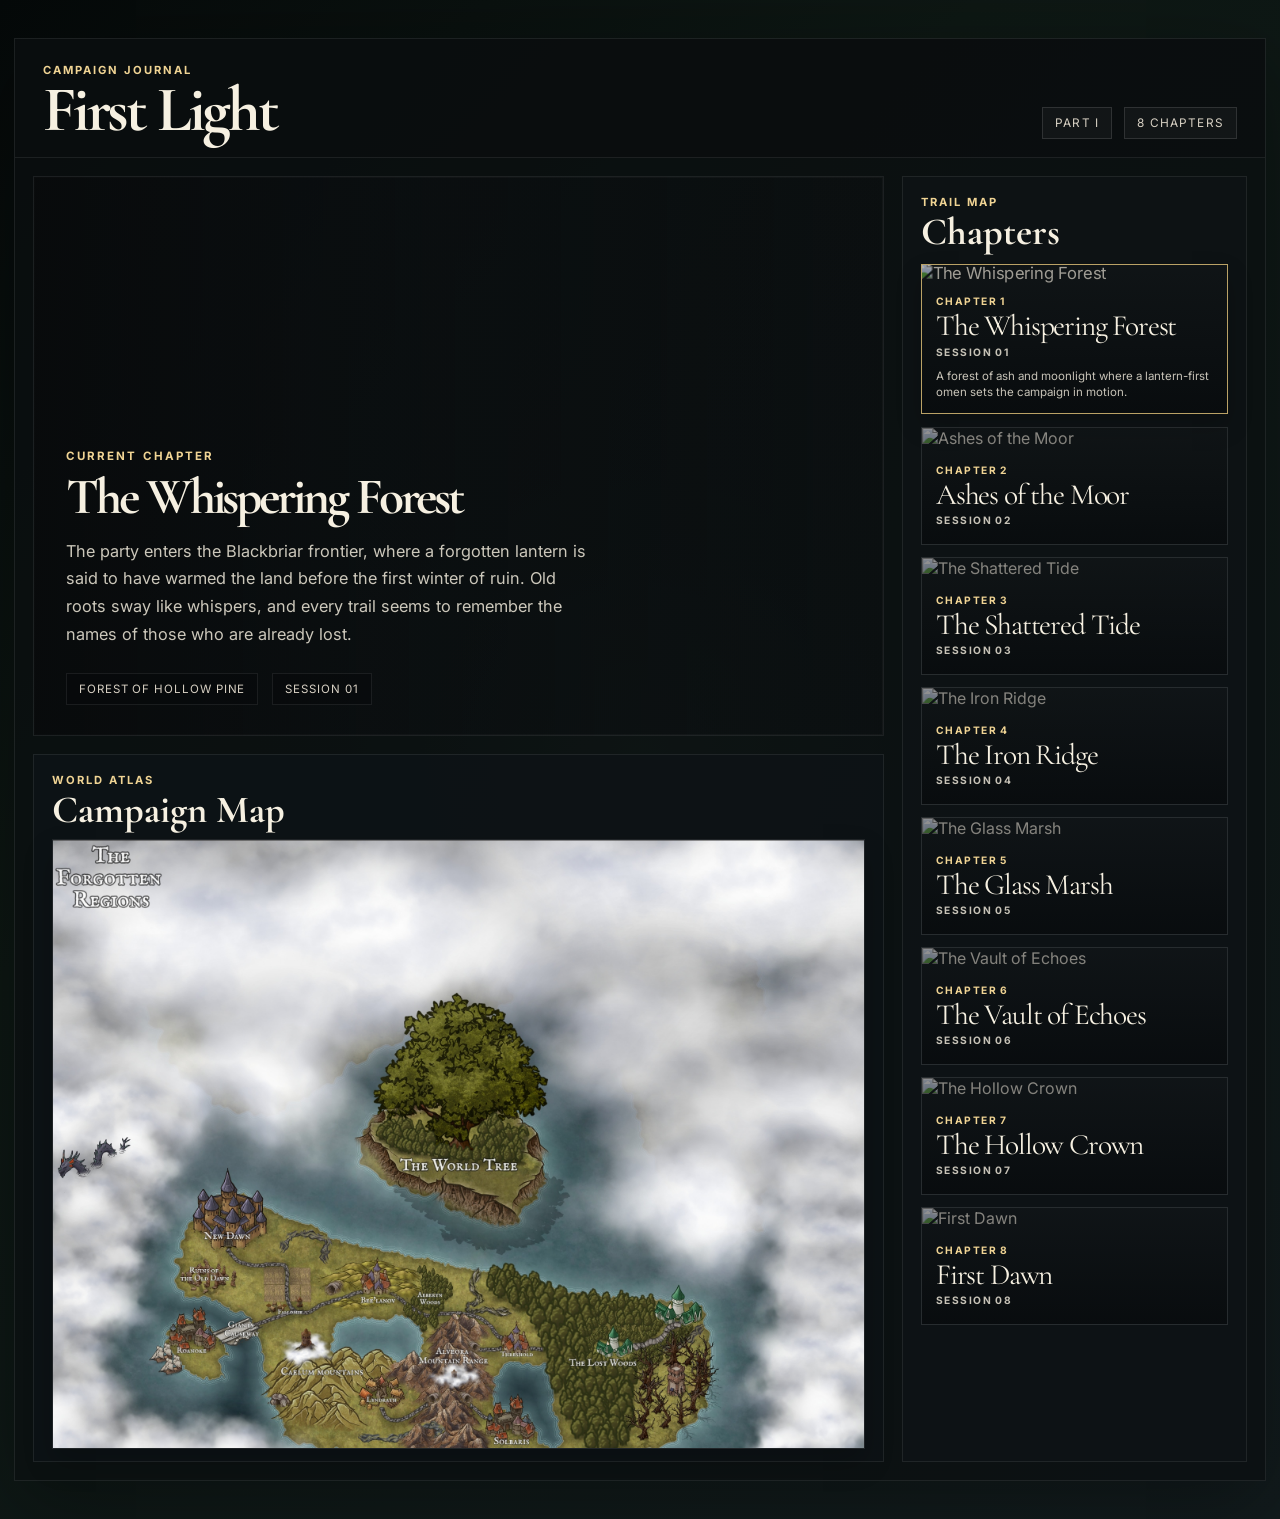
==== commit 992e4f0e: "Expand all campaign chapters with hover reveal behavior and add an interactive map detail page linke" ====
--- a/index.html
+++ b/index.html
@@ -25,7 +25,7 @@
         </div>
         <div class="campaign-meta">
           <span>Part I</span>
-          <span>8 Sessions</span>
+          <span>8 Chapters</span>
         </div>
       </header>
 
@@ -49,7 +49,9 @@
               <p class="tag">World Atlas</p>
               <h3>Campaign Map</h3>
             </div>
-            <img src="image-1.png" alt="Campaign map of the first light adventure" />
+            <a href="map.html" class="map-link" aria-label="Open interactive campaign map">
+              <img src="image-1.png" alt="Campaign map of the first light adventure" />
+            </a>
           </section>
         </div>
 
--- a/styles.css
+++ b/styles.css
@@ -36,6 +36,10 @@
   max-width: 100%;
 }
 
+a {
+  color: inherit;
+}
+
 button {
   font: inherit;
 }
@@ -203,11 +207,22 @@
   font-size: clamp(2.1rem, 3vw, 2.8rem);
 }
 
-.map-panel img {
+.map-link {
+  display: block;
+  text-decoration: none;
+}
+
+.map-link img {
   width: 100%;
   border: 1px solid rgba(255, 255, 255, 0.08);
   box-shadow: 0 14px 28px rgba(0, 0, 0, 0.2);
   background: #0d1115;
+  transition: transform 180ms ease, box-shadow 180ms ease;
+}
+
+.map-link:hover img {
+  transform: translateY(-2px);
+  box-shadow: 0 16px 32px rgba(0, 0, 0, 0.28);
 }
 
 .chapter-panel {
@@ -242,21 +257,16 @@
   overflow: hidden;
   cursor: pointer;
   min-height: 118px;
-  transition: transform 160ms ease, border-color 160ms ease, box-shadow 160ms ease;
-}
-
-.chapter-tile:not(:disabled):hover {
+  height: 118px;
+  transition: transform 180ms ease, border-color 180ms ease, box-shadow 180ms ease, height 180ms ease;
+}
+
+.chapter-tile:hover,
+.chapter-tile.active {
   transform: translateY(-1px);
-  border-color: rgba(215, 187, 116, 0.7);
-}
-
-.chapter-tile.active {
   border-color: rgba(215, 187, 116, 0.85);
   box-shadow: 0 12px 24px rgba(0, 0, 0, 0.2);
-}
-
-.chapter-tile:disabled {
-  cursor: default;
+  height: 150px;
 }
 
 .chapter-tile img {
@@ -265,11 +275,14 @@
   width: 100%;
   height: 100%;
   object-fit: cover;
-  filter: brightness(0.72) saturate(0.7);
-}
-
-.chapter-tile.locked img {
-  filter: grayscale(0.8) brightness(0.28) saturate(0.35);
+  filter: brightness(0.7) saturate(0.75);
+  transition: transform 180ms ease, filter 180ms ease;
+}
+
+.chapter-tile:hover img,
+.chapter-tile.active img {
+  transform: scale(1.04);
+  filter: brightness(0.82) saturate(0.9);
 }
 
 .chapter-tile .tile-overlay {
@@ -303,10 +316,6 @@
 
 .tile-status {
   color: rgba(246, 240, 225, 0.8);
-}
-
-.chapter-tile.locked .tile-status {
-  color: rgba(246, 240, 225, 0.5);
 }
 
 .tile-name {
@@ -316,8 +325,22 @@
   letter-spacing: -0.04em;
 }
 
-.chapter-tile.locked {
-  opacity: 0.74;
+.tile-snippet {
+  max-height: 0;
+  overflow: hidden;
+  opacity: 0;
+  transition: max-height 180ms ease, opacity 180ms ease, margin-top 180ms ease;
+  margin-top: 0;
+  color: rgba(246, 240, 225, 0.8);
+  font-size: 0.72rem;
+  line-height: 1.45;
+}
+
+.chapter-tile:hover .tile-snippet,
+.chapter-tile.active .tile-snippet {
+  max-height: 66px;
+  opacity: 1;
+  margin-top: 4px;
 }
 
 @media (max-width: 900px) {
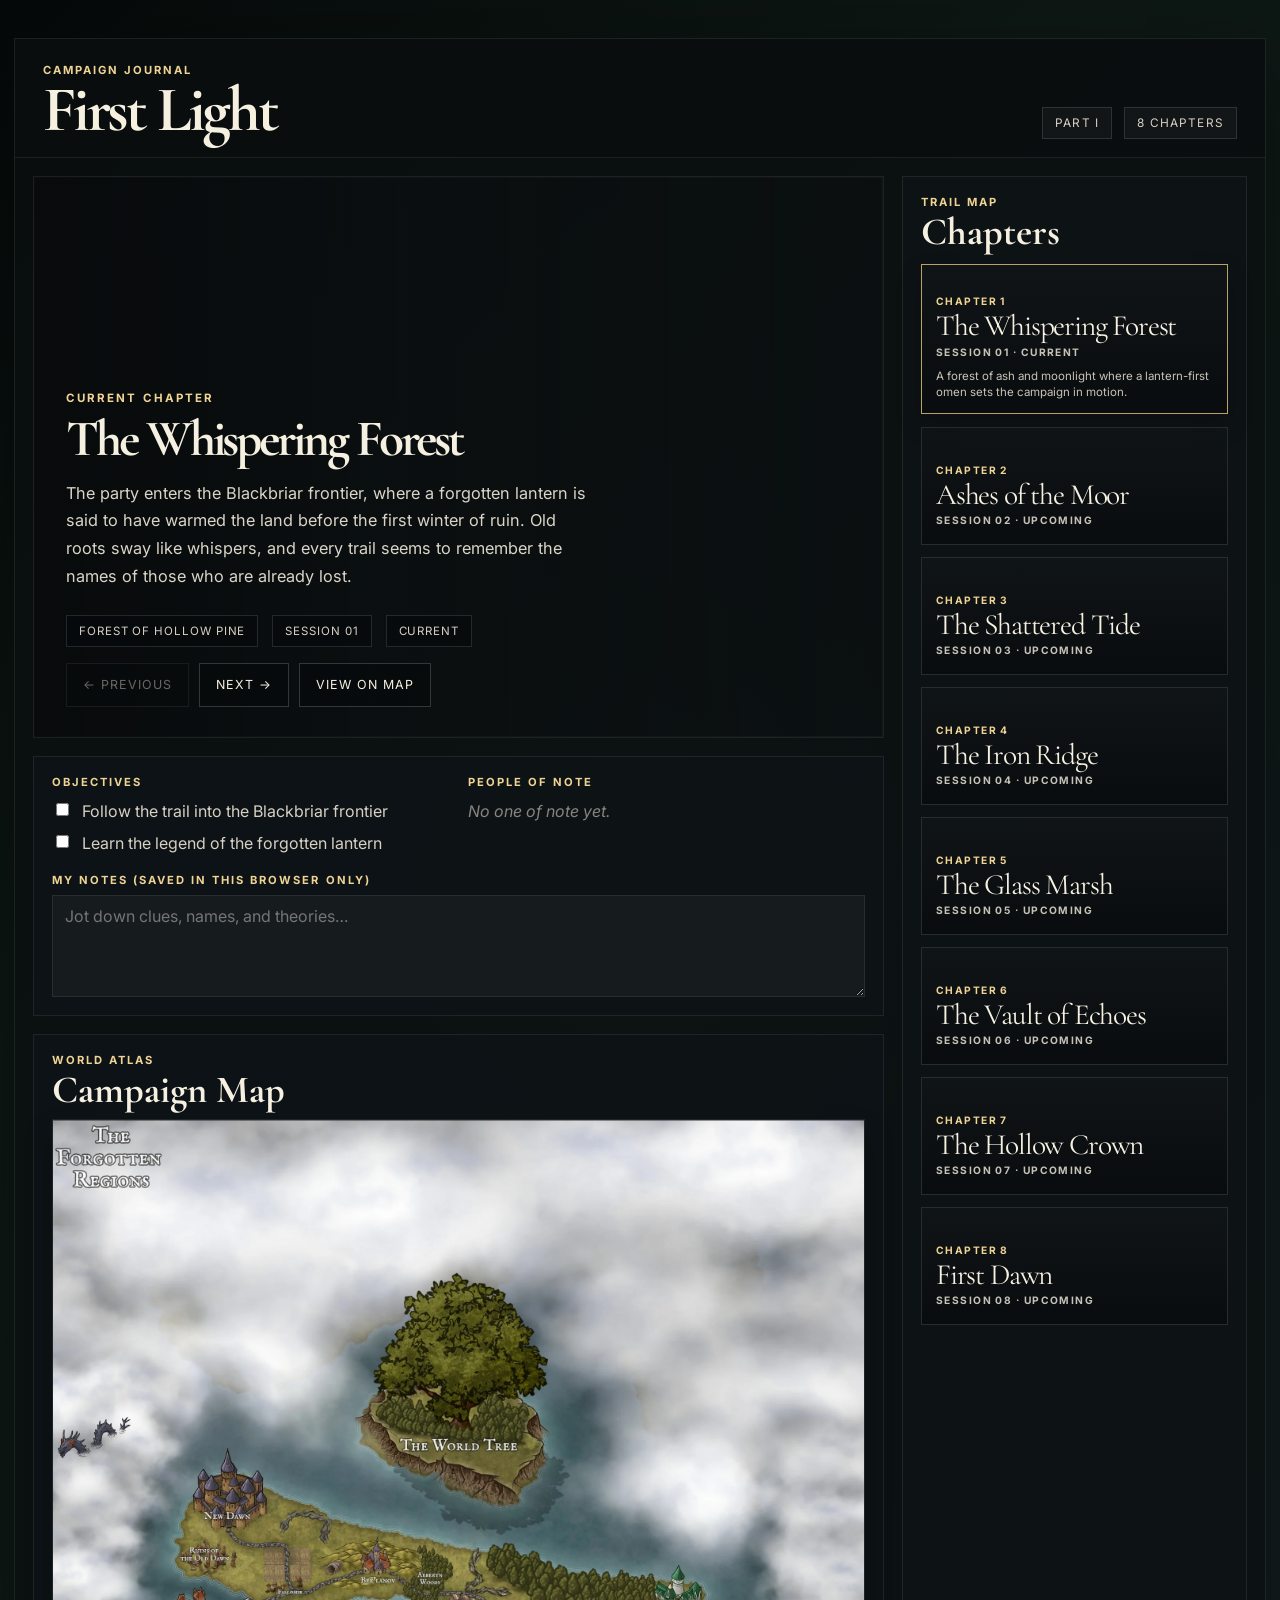
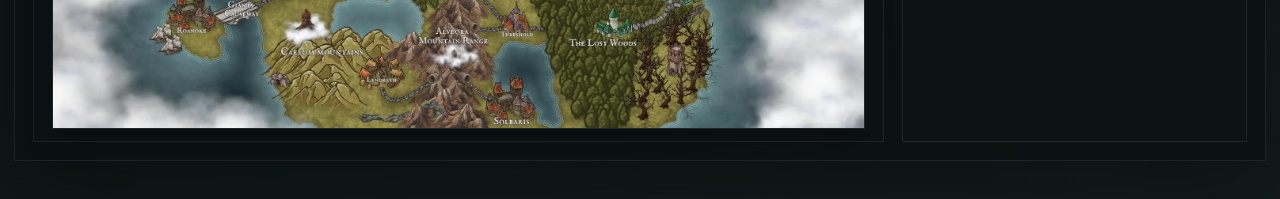
==== commit 9817bb0c: "Unify campaign data, upgrade interactive map, add journal features - Load journal and map from campa" ====
--- a/index.html
+++ b/index.html
@@ -15,6 +15,7 @@
       rel="stylesheet"
     />
     <link rel="stylesheet" href="styles.css" />
+    <link rel="icon" href="data:," />
   </head>
   <body>
     <div class="campaign-shell">
@@ -25,7 +26,7 @@
         </div>
         <div class="campaign-meta">
           <span>Part I</span>
-          <span>8 Chapters</span>
+          <span id="chapter-count">Chapters</span>
         </div>
       </header>
 
@@ -35,13 +36,41 @@
             <div class="hero-overlay"></div>
             <div class="hero-content">
               <p class="chapter-kicker">Current Chapter</p>
-              <h2 id="hero-title">The Whispering Forest</h2>
+              <h2 id="hero-title">Loading…</h2>
               <p id="hero-summary"></p>
               <div class="hero-meta">
-                <span id="hero-location">Forest of Hollow Pine</span>
-                <span id="hero-session">Session 01</span>
+                <span id="hero-location"></span>
+                <span id="hero-session"></span>
+                <span id="hero-status"></span>
+              </div>
+              <div class="hero-actions">
+                <button id="prev-chapter" class="action-btn" type="button">← Previous</button>
+                <button id="next-chapter" class="action-btn" type="button">Next →</button>
+                <a id="hero-map-link" class="action-btn" href="map.html">View on map</a>
               </div>
             </div>
+          </section>
+
+          <section class="journal-panel" id="journal-panel" aria-label="Chapter journal" hidden>
+            <div class="journal-grid">
+              <div>
+                <p class="tag">Objectives</p>
+                <ul id="quest-list" class="quest-list"></ul>
+              </div>
+              <div>
+                <p class="tag">People of Note</p>
+                <ul id="npc-list" class="npc-list"></ul>
+              </div>
+            </div>
+            <div class="notes-wrap">
+              <label class="tag" for="chapter-notes">My notes (saved in this browser only)</label>
+              <textarea id="chapter-notes" rows="4" placeholder="Jot down clues, names, and theories…"></textarea>
+            </div>
+          </section>
+
+          <section class="party-panel" id="party-panel" aria-label="Party" hidden>
+            <p class="tag">The Party</p>
+            <ul id="party-list" class="party-list"></ul>
           </section>
 
           <section class="map-panel" aria-label="Campaign map">
@@ -50,7 +79,7 @@
               <h3>Campaign Map</h3>
             </div>
             <a href="map.html" class="map-link" aria-label="Open interactive campaign map">
-              <img src="image-1.png" alt="Campaign map of the first light adventure" />
+              <img src="image-1.webp" alt="Campaign map of the first light adventure" width="2048" height="1536" loading="lazy" decoding="async" />
             </a>
           </section>
         </div>
@@ -60,11 +89,13 @@
             <p class="tag">Trail Map</p>
             <h3>Chapters</h3>
           </div>
+          <div id="load-error" class="load-error" role="alert" hidden></div>
           <div id="chapter-list" class="chapter-list"></div>
         </aside>
       </main>
     </div>
 
+    <script src="data.js"></script>
     <script src="script.js"></script>
   </body>
 </html>
--- a/styles.css
+++ b/styles.css
@@ -18,6 +18,7 @@
 
 html {
   scroll-behavior: smooth;
+  -webkit-text-size-adjust: 100%;
 }
 
 body {
@@ -44,6 +45,12 @@
   font: inherit;
 }
 
+button:focus-visible,
+a:focus-visible {
+  outline: 3px solid var(--gold-soft);
+  outline-offset: 3px;
+}
+
 .campaign-shell {
   width: min(1260px, calc(100% - 28px));
   margin: 38px auto;
@@ -118,6 +125,7 @@
 .story-column {
   display: grid;
   gap: 18px;
+  min-width: 0;
 }
 
 .chapter-hero {
@@ -140,6 +148,7 @@
   position: relative;
   z-index: 1;
   height: 100%;
+  min-height: inherit;
   display: flex;
   flex-direction: column;
   justify-content: end;
@@ -166,7 +175,7 @@
 #hero-summary {
   margin: 0;
   max-width: 52ch;
-  color: rgba(246, 240, 225, 0.82);
+  color: rgba(246, 240, 225, 0.88);
   line-height: 1.7;
   font-size: 1.02rem;
 }
@@ -181,8 +190,8 @@
 .hero-meta span {
   display: inline-flex;
   align-items: center;
-  background: rgba(6, 9, 11, 0.44);
-  border: 1px solid rgba(255, 255, 255, 0.08);
+  background: rgba(6, 9, 11, 0.62);
+  border: 1px solid rgba(255, 255, 255, 0.12);
   padding: 8px 12px;
   letter-spacing: 0.08em;
   text-transform: uppercase;
@@ -214,6 +223,7 @@
 
 .map-link img {
   width: 100%;
+  height: auto;
   border: 1px solid rgba(255, 255, 255, 0.08);
   box-shadow: 0 14px 28px rgba(0, 0, 0, 0.2);
   background: #0d1115;
@@ -226,6 +236,7 @@
 }
 
 .chapter-panel {
+  min-width: 0;
   background: rgba(14, 19, 22, 0.75);
   border: 1px solid var(--edge);
   padding: 18px 18px 14px;
@@ -343,9 +354,115 @@
   margin-top: 4px;
 }
 
+[hidden] {
+  display: none !important;
+}
+
+.hero-actions {
+  margin-top: 16px;
+  display: flex;
+  gap: 10px;
+  flex-wrap: wrap;
+}
+
+.action-btn {
+  display: inline-flex;
+  align-items: center;
+  min-height: 44px;
+  padding: 8px 16px;
+  border: 1px solid rgba(255, 255, 255, 0.18);
+  background: rgba(6, 9, 11, 0.62);
+  color: var(--ink);
+  font-size: 0.78rem;
+  letter-spacing: 0.08em;
+  text-transform: uppercase;
+  text-decoration: none;
+  cursor: pointer;
+}
+
+.action-btn:hover:not(:disabled) {
+  border-color: var(--gold);
+}
+
+.action-btn:disabled {
+  opacity: 0.4;
+  cursor: default;
+}
+
+.journal-panel,
+.party-panel {
+  background: rgba(14, 19, 22, 0.78);
+  border: 1px solid var(--edge);
+  padding: 18px;
+}
+
+.journal-grid {
+  display: grid;
+  grid-template-columns: repeat(auto-fit, minmax(240px, 1fr));
+  gap: 18px;
+}
+
+.quest-list,
+.npc-list,
+.party-list {
+  list-style: none;
+  margin: 10px 0 0;
+  padding: 0;
+  display: grid;
+  gap: 8px;
+  color: var(--muted);
+  line-height: 1.5;
+}
+
+.quest-item {
+  display: flex;
+  gap: 10px;
+  align-items: flex-start;
+  cursor: pointer;
+}
+
+.quest-item input {
+  margin-top: 4px;
+  accent-color: var(--gold);
+}
+
+.quest-item.done span {
+  text-decoration: line-through;
+  opacity: 0.6;
+}
+
+.empty {
+  opacity: 0.6;
+  font-style: italic;
+}
+
+.notes-wrap {
+  margin-top: 18px;
+  display: grid;
+  gap: 8px;
+}
+
+.notes-wrap textarea {
+  width: 100%;
+  resize: vertical;
+  padding: 10px 12px;
+  background: rgba(255, 255, 255, 0.04);
+  border: 1px solid var(--edge);
+  color: var(--ink);
+  font: inherit;
+}
+
+.load-error {
+  padding: 12px;
+  border: 1px solid rgba(215, 120, 100, 0.6);
+  color: #f2c4b8;
+  line-height: 1.5;
+  font-size: 0.85rem;
+}
+
 @media (max-width: 900px) {
   .chapter-layout {
-    grid-template-columns: 1fr;
+    grid-template-columns: minmax(0, 1fr);
   }
 
   .hero-content {
@@ -355,25 +472,147 @@
 
 @media (max-width: 560px) {
   .campaign-shell {
-    width: min(100% - 12px, 1200px);
-    margin: 18px auto;
+    width: 100%;
+    margin: 0 auto;
+    border-left: 0;
+    border-right: 0;
   }
 
   .topbar {
-    padding: 18px 18px 14px;
+    padding: max(16px, env(safe-area-inset-top)) 16px 14px;
     align-items: flex-start;
+    flex-direction: row;
+    gap: 12px;
+  }
+
+  .brand-wrap h1 {
+    font-size: clamp(2.6rem, 12vw, 3.5rem);
+  }
+
+  .campaign-meta {
+    justify-content: flex-end;
+    gap: 6px;
+    padding-top: 5px;
+  }
+
+  .campaign-meta span {
+    padding: 7px 8px;
+    font-size: 0.62rem;
+    letter-spacing: 0.06em;
+    white-space: nowrap;
+  }
+
+  .chapter-layout {
+    gap: 14px;
+    padding: 12px;
+  }
+
+  .chapter-panel {
+    order: -1;
+    padding: 14px 12px 12px;
+  }
+
+  .panel-heading {
+    margin-bottom: 12px;
+  }
+
+  .chapter-list {
+    grid-auto-flow: column;
+    grid-auto-columns: minmax(0, 78%);
+    grid-template-columns: none;
+    gap: 10px;
+    overflow-x: auto;
+    overscroll-behavior-x: contain;
+    scroll-snap-type: x mandatory;
+    scrollbar-width: thin;
+    scrollbar-color: var(--gold) rgba(255, 255, 255, 0.08);
+    padding: 0 0 8px;
+    -webkit-overflow-scrolling: touch;
+  }
+
+  .chapter-tile,
+  .chapter-tile:hover,
+  .chapter-tile.active {
+    height: 142px;
+    min-height: 142px;
+    scroll-snap-align: start;
+  }
+
+  .chapter-tile {
+    touch-action: manipulation;
+  }
+
+  .chapter-tile .tile-content {
+    padding: 14px 12px 11px;
+  }
+
+  .chapter-hero {
+    min-height: 0;
+    height: clamp(390px, 68svh, 620px);
+    background-position: center;
+  }
+
+  .hero-overlay {
+    background: linear-gradient(180deg, rgba(8, 10, 11, 0.12) 5%, rgba(8, 10, 11, 0.4) 38%, rgba(8, 10, 11, 0.88) 100%);
+  }
+
+  .hero-content {
+    min-height: 100%;
+    padding: 24px 18px max(20px, env(safe-area-inset-bottom));
+  }
+
+  .chapter-hero h2 {
+    font-size: clamp(2.8rem, 13vw, 4.2rem);
+    line-height: 0.92;
+    margin-bottom: 12px;
+  }
+
+  #hero-summary {
+    font-size: 0.95rem;
+    line-height: 1.6;
+  }
+
+  .hero-meta {
+    gap: 8px;
+    margin-top: 16px;
+  }
+
+  .hero-meta span {
+    padding: 8px 9px;
+    font-size: 0.64rem;
+  }
+
+  .map-panel {
+    padding: 14px 12px 10px;
+  }
+
+  .map-link img {
+    border-radius: 2px;
+  }
+}
+
+@media (max-width: 360px) {
+  .topbar {
     flex-direction: column;
   }
 
-  .chapter-layout {
-    padding: 12px;
-  }
-
-  .chapter-hero {
-    min-height: 440px;
-  }
-
-  .hero-content {
-    padding: 24px 22px 20px;
-  }
-}
+  .campaign-meta {
+    justify-content: flex-start;
+    padding-top: 0;
+  }
+
+  .chapter-list {
+    grid-auto-columns: 86%;
+  }
+}
+
+@media (prefers-reduced-motion: reduce) {
+  *,
+  *::before,
+  *::after {
+    scroll-behavior: auto !important;
+    transition-duration: 0.01ms !important;
+    animation-duration: 0.01ms !important;
+    animation-iteration-count: 1 !important;
+  }
+}
